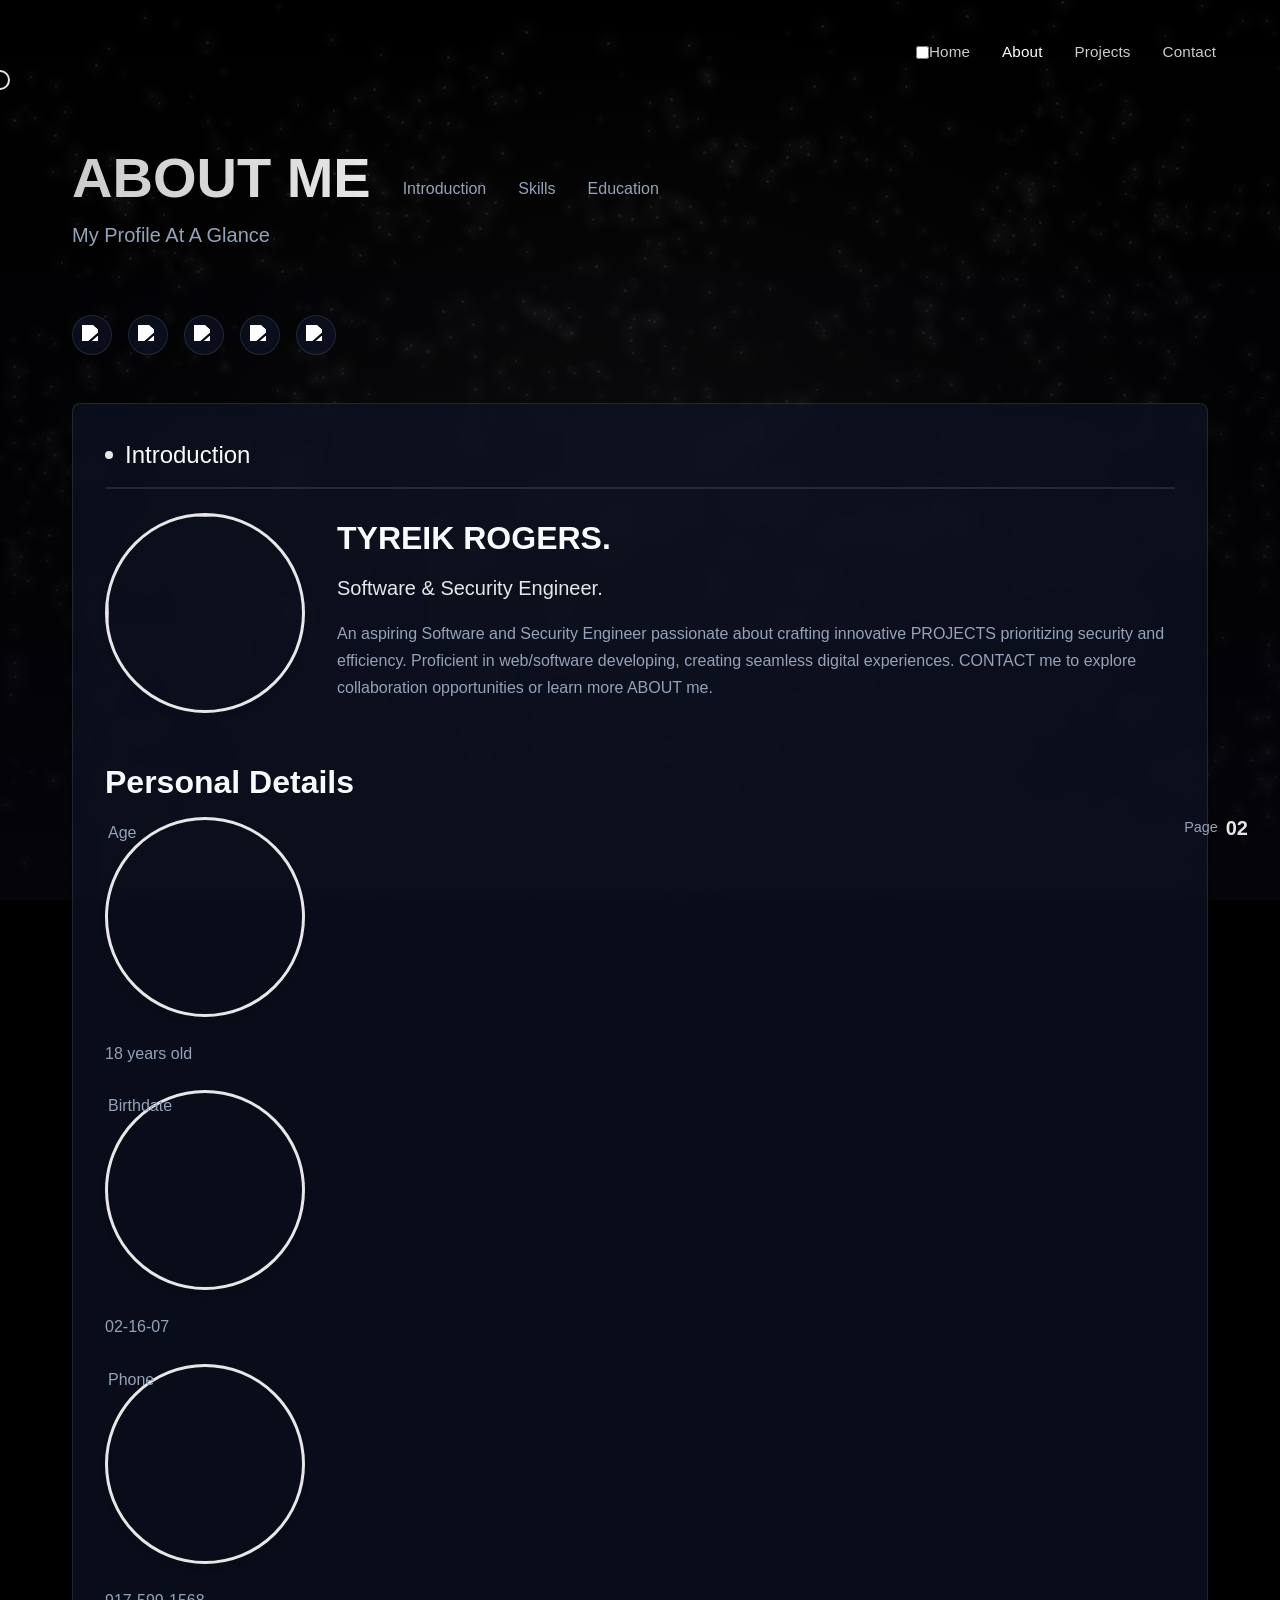
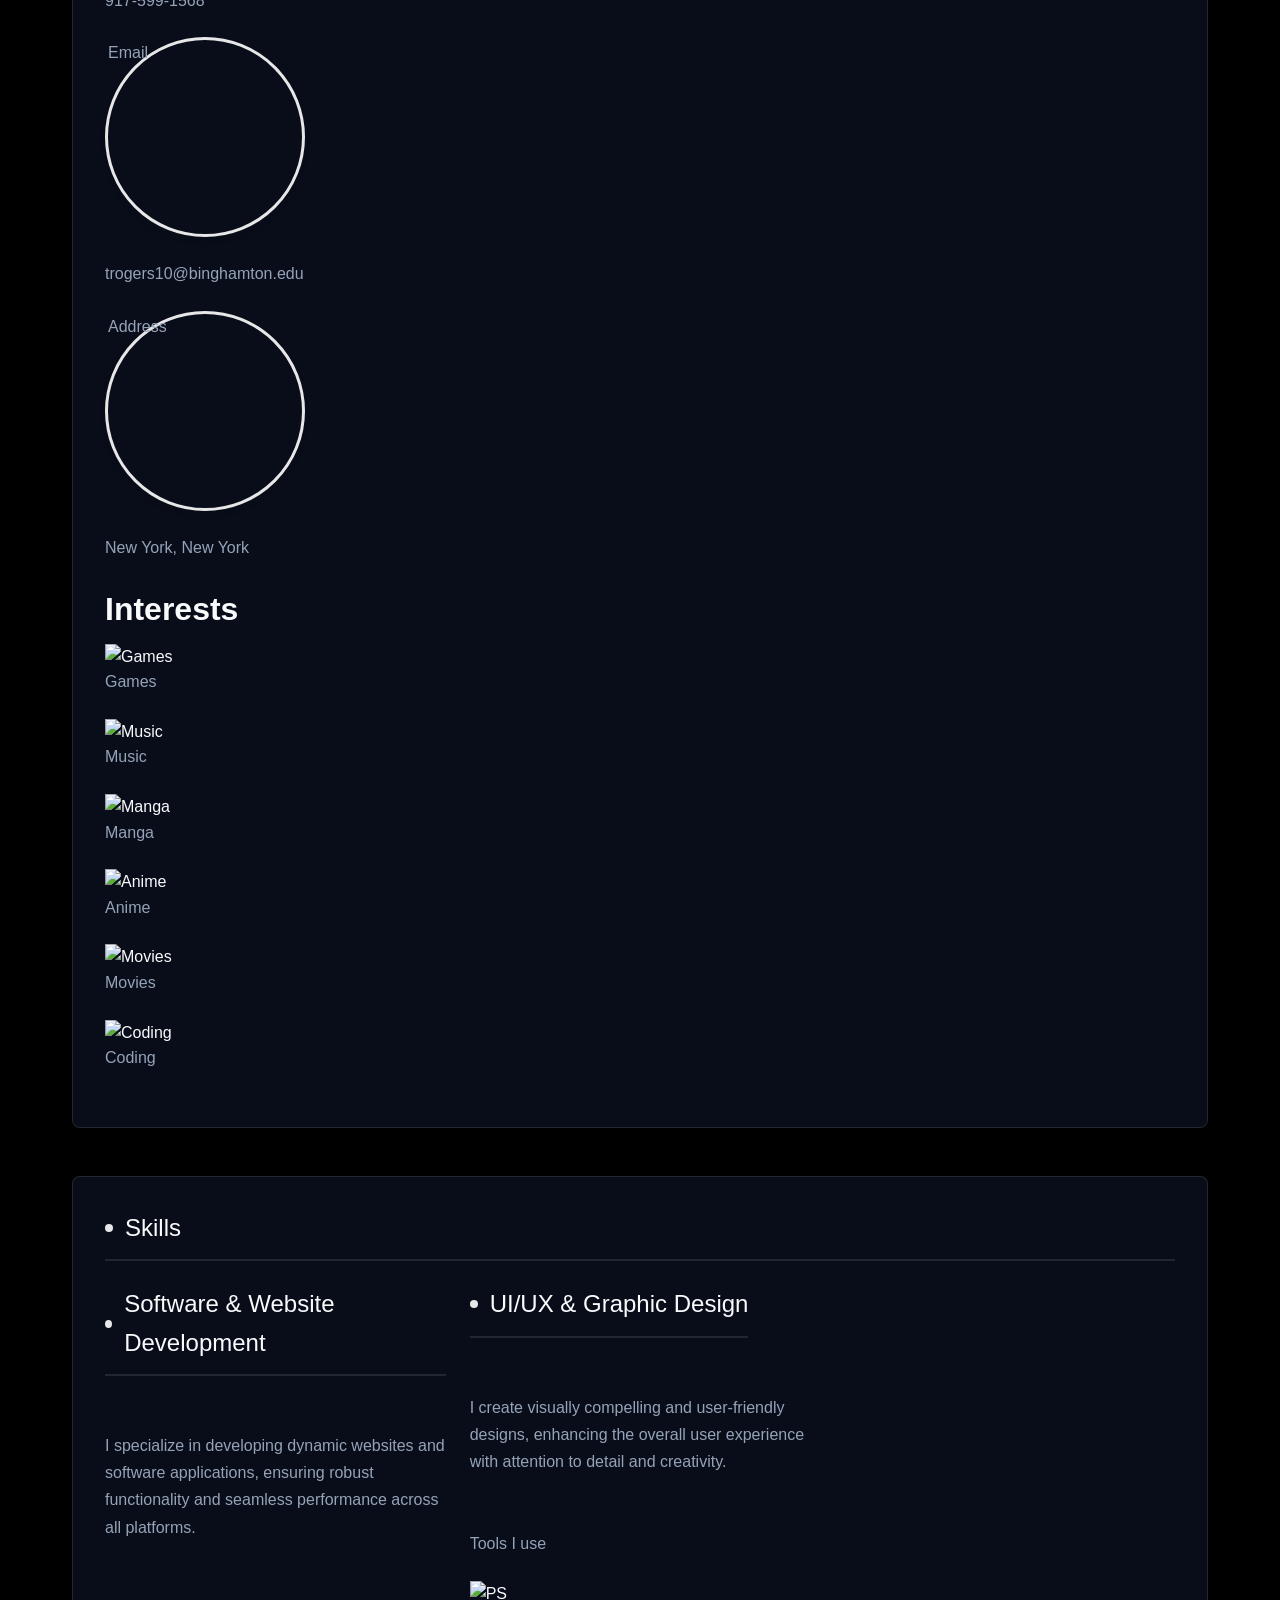
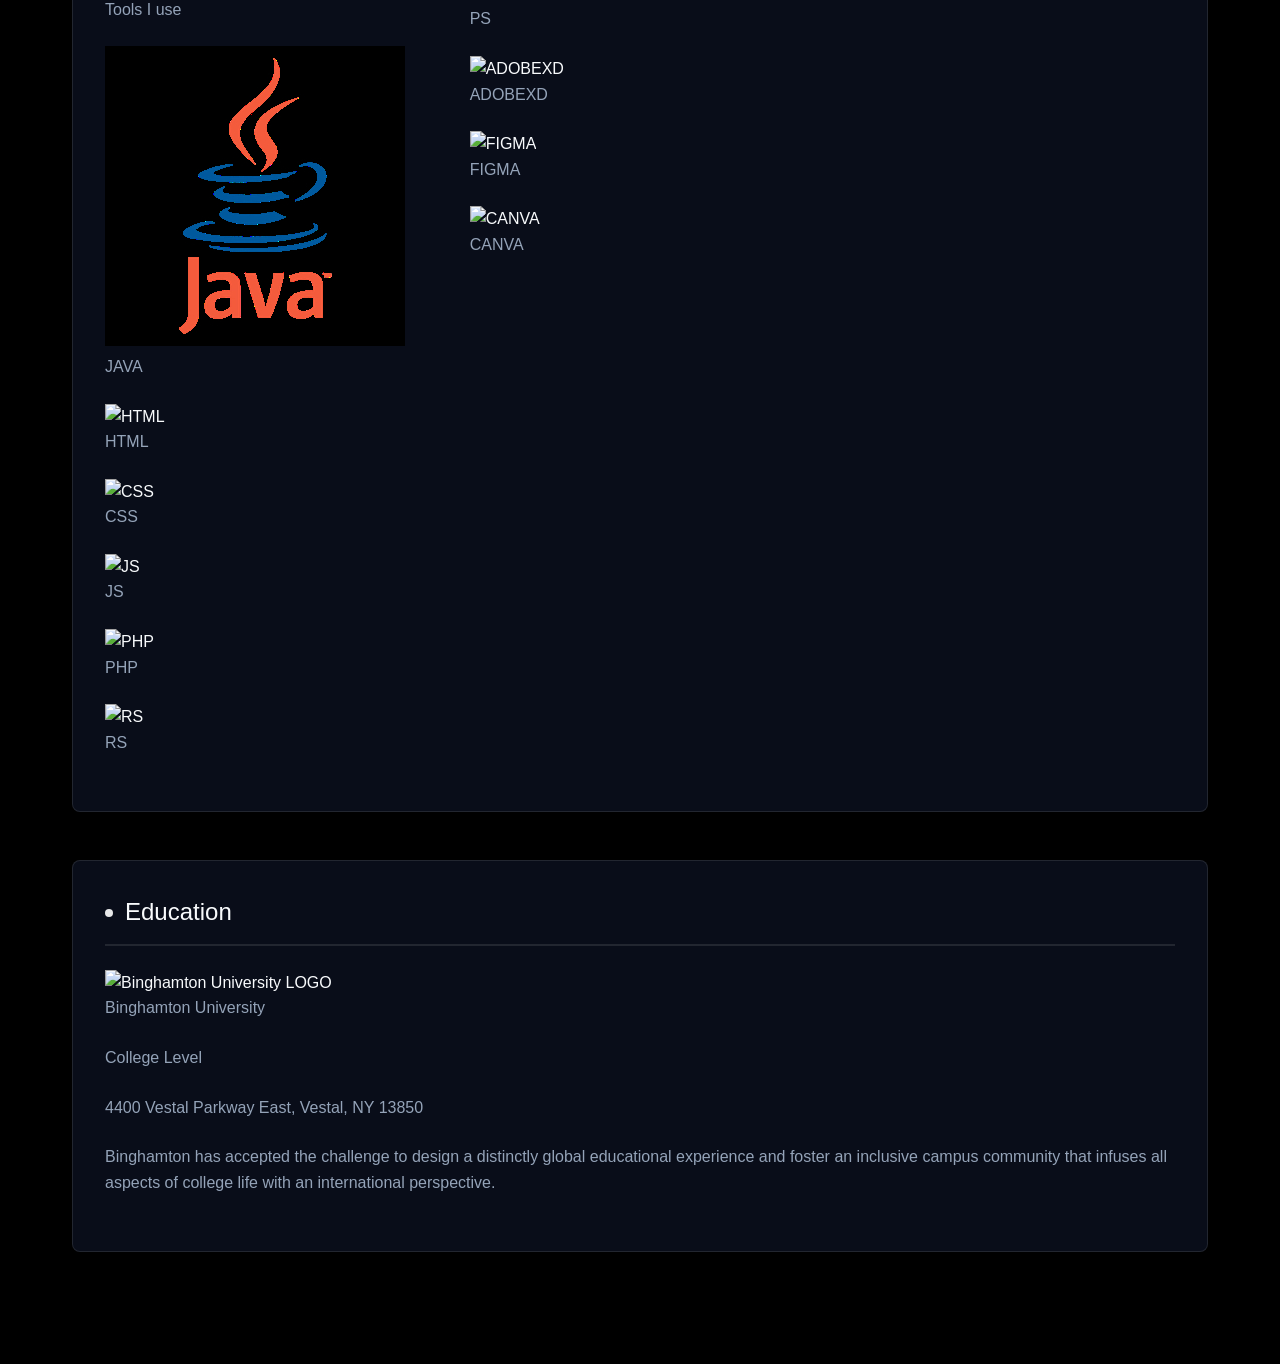
==== portfolio/about.html @ e8e0fae4 "v1" ====
<!DOCTYPE html>
<html lang="en">

<head>
    <meta charset="UTF-8" />
    <meta name="viewport" content="width=device-width, initial-scale=1.0    " />
    <title>Tyreik Portfolio</title>
    

    <link rel="stylesheet" href="../css/style.css" />
</head>

<body>
    <div id="particles">
        <div class="overlay"></div>
    </div>
    <div class="cursor"></div>
    <header class="header">
        <input type="checkbox" id="menu-check" />
        <label for="menu-check" class="icons">
            <img src="../image/menu-open.svg" id="menu-icon" alt="Menu" />
            <img src="../image/menu-close.svg" id="close-icon" alt="Close" />
        </label>
        <nav class="menu">
            <a href="index.html">Home</a>
            <a href="about.html" class="clicked">About</a>
            <a href="projects.html">Projects</a>
            <a href="contact.html">Contact</a>
        </nav>
    </header>
    <main>
        <section id="about-page">
            <div class="container">
                <div class="column-1">
                    <div class="row-1">
                        <div class="title">
                            <h1>ABOUT ME</h1>
                            <p>My Profile At A Glance</p>
                        </div>
                        <div id="sub-menu">
                            <div class="item">
                                <a class="line" href="#introduction"></a>
                                <a id="introductionMenu" href="#introduction">Introduction</a>
                            </div>
                            <div class="item">
                                <a class="line" href="#education"></a>
                                <a id="skillsMenu" href="#skills">Skills</a>
                            </div>
                            <div class="item">
                                <a class="line" href="#skills"></a>
                                <a id="educationMenu" href="#education">Education</a>
                            </div>
                        </div>
                    </div>
                    <div id="about-social-icons" class="social-icons">
                        <a href="https://facebook.com" target="_blank">
                            <img src="../image/google-icon.svg" alt="Google" />
                        </a>
                        <a href="https://github.com/Tyreik-917" target="_blank">
                            <img src="../image/github-icon.svg" alt="GitHub" />
                        </a>
                        <a href="https://www.linkedin.com/in/tyreikrogers/" target="_blank">
                            <img src="../image/linkedin-icon.svg" alt="LinkedIn" />
                        </a>
                        <a href="https://www.facebook.com/profile.php?id=61578064152846" target="_blank">
                            <img src="../image/facebook-icon.svg" alt="Facebook" />
                        </a>
                        <a href="https://www.instagram.com/tyreik917/" target="_blank">
                            <img src="../image/instagram-icon.svg" alt="Instagram" />
                        </a>
                    </div>
                </div>
                <div class="column-2">
                    <div id="introduction" class="segment">
                        <li class="title">Introduction</li>
                        <div class="content">
                            <div class="row-1">
                                <img src="../image/profile-picture.png" class="left-part" />
                                <div class="right-part">
                                    <div class="main-information">
                                        <p id="dynamic-name-2" class="name">
                                            TYREIK ROGERS.
                                        </p>
                                        <p id="dynamic-profession-2" class="profession">
                                            Software & Security Engineer.
                                        </p>
                                    </div>
                                    <p id="dynamic-description-2" class="description">
                                        An aspiring Software and Security Engineer passionate about crafting innovative PROJECTS prioritizing security and efficiency. Proficient in web/software developing, creating seamless digital experiences. CONTACT me to explore collaboration opportunities or learn more ABOUT me.
                                    </p>
                                </div>
                            </div>
                            <div class="row-2">
                                <div class="personal-details">
                                    <p class="name">Personal Details</p>
                                    <div id="details-container" class="detail-container">
                                        <div class="column">
                                            <p class="left-part">Age</p>
                                            <p class="right-part">18 years old</p>
                                        </div>
                                        <div class="column">
                                            <p class="left-part">Birthdate</p>
                                            <p class="right-part">02-16-07</p>
                                        </div>
                                        <div class="column">
                                            <p class="left-part">Phone</p>
                                            <p class="right-part">917-599-1568</p>
                                        </div>
                                        <div class="column">
                                            <p class="left-part">Email</p>
                                            <p class="right-part">trogers10@binghamton.edu</p>
                                        </div>
                                        <div class="column">
                                            <p class="left-part">Address</p>
                                            <p class="right-part">New York, New York</p>
                                        </div>
                                    </div>
                                </div>
                                <div class="interest">
                                    <p class="name">Interests</p>
                                    <div class="interest-container">
                                        <div class="interests-card">
                                            <img class="interest-image" src="../image/game-icon.svg" alt="Games" />
                                            <p>Games</p>
                                        </div>
                                        <div class="interests-card">
                                            <img class="interest-image" src="../image/music-icon.svg" alt="Music" />
                                            <p>Music</p>
                                        </div>
                                        <div class="interests-card">
                                            <img class="interest-image" src="../image/manga-icon.svg" alt="Manga" />
                                            <p>Manga</p>
                                        </div>
                                        <div class="interests-card">
                                            <img class="interest-image" src="../image/anime-icon.svg" alt="Anime" />
                                            <p>Anime</p>
                                        </div>
                                        <div class="interests-card">
                                            <img class="interest-image" src="../image/movies-icon.svg" alt="Movies" />
                                            <p>Movies</p>
                                        </div>
                                        <div class="interests-card">
                                            <img class="interest-image" src="../image/coding-icon.svg" alt="Coding" />
                                            <p>Coding</p>
                                        </div>
                                    </div>
                                </div>
                            </div>
                        </div>
                    </div>
                    <div id="skills" class="segment">
                        <li class="title">Skills</li>
                        <div class="content">
                            <div class="card">
                                <div class="row-1">
                                    <p class="title">Software & Website Development</p>
                                    <p class="description">
                                        I specialize in developing dynamic websites and software
                                        applications, ensuring robust functionality and seamless
                                        performance across all platforms.
                                    </p>
                                    <p class="label">Tools I use</p>
                                </div>
                                <div class="skills-container">
                                    <div class="skill">
                                        <img src="../image/java-icon.jpg" alt="JAVA" />
                                        <p class="skill-name">JAVA</p>
                                    </div>
                                    <div class="skill">
                                        <img src="../image/html-icon.png" alt="HTML" />
                                        <p class="skill-name">HTML</p>
                                    </div>
                                    <div class="skill">
                                        <img src="../image/css-icon.png" alt="CSS" />
                                        <p class="skill-name">CSS</p>
                                    </div>
                                    <div class="skill">
                                        <img src="../image/javascript-icon.png" alt="JS" />
                                        <p class="skill-name">JS</p>
                                    </div>
                                    <div class="skill">
                                        <img src="../image/php-icon.png" alt="PHP" />
                                        <p class="skill-name">PHP</p>
                                    </div>
                                    <div class="skill">
                                        <img src="../image/r-icon.png" alt="RS" />
                                        <p class="skill-name">RS</p>
                                    </div>
                                </div>
                            </div>
                            <div class="card">
                                <div class="row-1">
                                    <p class="title">UI/UX & Graphic Design</p>
                                    <p class="description">
                                        I create visually compelling and user-friendly designs,
                                        enhancing the overall user experience with attention to
                                        detail and creativity.
                                    </p>
                                    <p class="label">Tools I use</p>
                                </div>
                                <div class="skills-container">
                                    <div class="skill">
                                        <img src="../image/photoshop-icon.png" alt="PS" />
                                        <p class="skill-name">PS</p>
                                    </div>
                                    <div class="skill">
                                        <img src="../image/adobexd-icon.png" alt="ADOBEXD" />
                                        <p class="skill-name">ADOBEXD</p>
                                    </div>
                                    <div class="skill">
                                        <img src="../image/figma-icon.png" alt="FIGMA" />
                                        <p class="skill-name">FIGMA</p>
                                    </div>
                                    <div class="skill">
                                        <img src="../image/canva-icon.png" alt="CANVA" />
                                        <p class="skill-name">CANVA</p>
                                    </div>
                                </div>
                            </div>
                        </div>
                    </div>
                    <div id="education" class="segment">
                        <li class="title">Education</li>
                        <div id="education-container" class="content">
                            <div class="card">
                                <img class="school-logo" src="../image/uic-logo.png"
                                    alt="Binghamton University LOGO" />
                                <div class="school-info">
                                    <div class="top-part">
                                        <p class="school-name">
                                            Binghamton University
                                        </p>
                                        <p class="school-level">College Level</p>
                                        <p class="school-address">
                                            4400 Vestal Parkway East, Vestal, NY 13850
                                        </p>
                                    </div>
                                    <p class="school-description">
                                        Binghamton has accepted the challenge to design a distinctly global educational experience and foster an inclusive campus community that infuses all aspects of college life with an international perspective.
                                    </p>
                                </div>
                            </div>
                        </div>
                    </div>
                </div>
            </div>
            <div class="page-number">
                <p class="label">Page</p>
                <p class="page">02</p>
            </div>
        </section>
    </main>
    <script src="../js/starfield.js"></script>
    <script src="../js/cursor.js"></script>
</body>

</html>
---- css/style.css ----
/* Base Styles & Variables */
:root {
    --primary-color: rgba(255, 255, 255, 0.8);
    --secondary-color: rgba(255, 255, 255, 0.6);
    --accent-color: rgba(255, 255, 255, 0.9);
    --background-color: transparent;
    --surface-color: rgba(15, 23, 42, 0.6);
    --text-primary: #f8fafc;
    --text-secondary: #94a3b8;
    --success: #10b981;
    --warning: #f59e0b;
    --error: #ef4444;
    --border-radius: 8px;
    --transition: all 0.3s ease;
}

/* Reset & Base Styles */
* {
    margin: 0;
    padding: 0;
    box-sizing: border-box;
}

html {
    scroll-behavior: smooth;
    font-size: 16px;
}

body {
    font-family: 'Inter', -apple-system, BlinkMacSystemFont, 'Segoe UI', Roboto, Oxygen, Ubuntu, Cantarell, 'Open Sans', 'Helvetica Neue', sans-serif;
    background-color: #000000;
    color: var(--text-primary);
    line-height: 1.6;
    overflow-x: hidden;
    cursor: none; /* Hide default cursor */
}

/* Typography */
h1, h2, h3, h4, h5, h6 {
    font-weight: 700;
    line-height: 1.2;
    margin-bottom: 1rem;
}

h1 {
    font-size: 3.5rem;
    background: linear-gradient(90deg, var(--primary-color), var(--accent-color));
    background-clip: text;
    -webkit-background-clip: text;
    -webkit-text-fill-color: transparent;
    margin-bottom: 0.5rem;
}

h2 {
    font-size: 2.5rem;
    margin-bottom: 1.5rem;
}

p {
    margin-bottom: 1.5rem;
    color: var(--text-secondary);
}

a {
    color: var(--accent-color);
    text-decoration: none;
    transition: var(--transition);
}

a:hover {
    color: var(--primary-color);
}

/* Layout */
.container {
    max-width: 1200px;
    margin: 0 auto;
    padding: 0 2rem;
}

/* Header & Navigation */
.header {
    position: fixed;
    top: 0;
    left: 0;
    right: 0;
    display: flex;
    justify-content: flex-end;
    align-items: center;
    padding: 2rem 5%;
    z-index: 1000;
    background: transparent;
    font-family: 'Inter', -apple-system, BlinkMacSystemFont, 'Segoe UI', Roboto, sans-serif;
}

.logo {
    display: none; /* Hide logo for this design */
}

.menu {
    display: flex;
    gap: 2rem;
    margin: 0;
    padding: 0;
    list-style: none;
}

.menu a {
    color: #ffffff;
    font-size: 0.95rem;
    font-weight: 400;
    text-decoration: none;
    position: relative;
    padding: 0.5rem 0;
    transition: opacity 0.2s ease;
    letter-spacing: 0.01em;
    opacity: 0.8;
}

.menu a:hover {
    opacity: 1;
}

.menu a.clicked {
    opacity: 1;
    font-weight: 500;
}

/* Hide mobile menu toggle on desktop */
.icons {
    display: none;
}

/* Responsive Design */
@media (max-width: 768px) {
    .header {
        padding: 1.5rem 5%;
    }
    
    .menu {
        position: fixed;
        top: 0;
        right: -100%;
        width: 60%;
        height: 100vh;
        background: rgba(10, 10, 10, 0.98);
        flex-direction: column;
        align-items: flex-start;
        justify-content: flex-start;
        padding: 6rem 2rem 2rem;
        gap: 1.5rem;
        transition: right 0.3s cubic-bezier(0.4, 0, 0.2, 1);
    }
    
    #menu-check:checked ~ .menu {
        right: 0;
    }
    
    .menu a {
        font-size: 1.1rem;
        padding: 0.5rem 1rem;
    }
    
    .icons {
        display: block;
        position: relative;
        z-index: 1001;
    }
    
    #menu-icon {
        display: block;
        width: 24px;
        height: 24px;
    }
    
    #close-icon {
        position: fixed;
        top: 1.8rem;
        right: 1.5rem;
        display: none;
    }
    
    #menu-check:checked ~ .icons #menu-icon {
        display: none;
    }
    
    #menu-check:checked ~ .icons #close-icon {
        display: block;
    }
}

/* Main Content */
main {
    margin-top: 80px;
    min-height: calc(100vh - 200px);
}

/* About Page */
#about-page {
    padding: 4rem 0;
    position: relative;
}

.column-1 {
    margin-bottom: 3rem;
}

.title h1 {
    font-size: 3.5rem;
    margin-bottom: 0.5rem;
}

.title p {
    font-size: 1.25rem;
    color: var(--text-secondary);
    margin-bottom: 2rem;
}

/* Sub Menu */
#sub-menu {
    display: flex;
    gap: 2rem;
    margin: 2rem 0;
    flex-wrap: wrap;
}

#sub-menu .item {
    position: relative;
}

#sub-menu .line {
    position: absolute;
    bottom: -5px;
    left: 0;
    width: 0;
    height: 2px;
    background: var(--accent-color);
    transition: width 0.3s ease;
}

#sub-menu a {
    color: var(--text-secondary);
    font-weight: 500;
    text-decoration: none;
    transition: var(--transition);
}

#sub-menu a:hover,
#sub-menu a.active {
    color: var(--text-primary);
}

#sub-menu .item:hover .line,
#sub-menu .item.active .line {
    width: 100%;
}

/* Segment Styling */
.segment {
    margin-bottom: 3rem;
    background: rgba(15, 23, 42, 0.6);
    backdrop-filter: blur(10px);
    border-radius: var(--border-radius);
    padding: 2rem;
    box-shadow: 0 4px 6px -1px rgba(0, 0, 0, 0.1), 0 2px 4px -1px rgba(0, 0, 0, 0.06);
    border: 1px solid rgba(255, 255, 255, 0.1);
}

.segment .title {
    font-size: 1.5rem;
    color: var(--text-primary);
    margin-bottom: 1.5rem;
    padding-bottom: 0.75rem;
    border-bottom: 2px solid rgba(255, 255, 255, 0.1);
    display: flex;
    align-items: center;
}

.segment .title::before {
    content: '';
    display: inline-block;
    width: 8px;
    height: 8px;
    background: var(--accent-color);
    border-radius: 50%;
    margin-right: 0.75rem;
}

/* Remove circular elements from Personal Details section */
.personal-details .detail-container .column {
    list-style-type: none;
    padding-left: 0;
}
.personal-details .detail-container .column::before {
    display: none;
}

/* Introduction Section */
#introduction .content {
    display: flex;
    flex-direction: column;
    gap: 2rem;
}

.row-1 {
    display: flex;
    gap: 2rem;
    flex-wrap: wrap;
}

.left-part {
    width: 200px;
    height: 200px;
    border-radius: 50%;
    object-fit: cover;
    border: 3px solid var(--accent-color);
    box-shadow: 0 4px 6px -1px rgba(0, 0, 0, 0.1);
}

.right-part {
    flex: 1;
    min-width: 300px;
}

.name {
    font-size: 2rem;
    font-weight: 700;
    color: var(--text-primary);
    margin-bottom: 0.5rem;
}

.profession {
    font-size: 1.25rem;
    color: var(--accent-color);
    margin-bottom: 1rem;
}

.description {
    color: var(--text-secondary);
    line-height: 1.7;
}

/* Skills Section */
#skills .content {
    display: grid;
    grid-template-columns: repeat(auto-fill, minmax(250px, 1fr));
    gap: 1.5rem;
}

.skill-category {
    margin-bottom: 2rem;
}

.skill-category h3 {
    color: var(--text-primary);
    margin-bottom: 1rem;
    font-size: 1.25rem;
}

.skill-item {
    display: flex;
    align-items: center;
    margin-bottom: 0.75rem;
}

.skill-name {
    flex: 1;
    color: var(--text-secondary);
}

.skill-level {
    width: 60%;
    height: 8px;
    background: rgba(255, 255, 255, 0.1);
    border-radius: 4px;
    overflow: hidden;
    border: 1px solid rgba(255, 255, 255, 0.05);
}

.skill-progress {
    height: 100%;
    background: rgba(255, 255, 255, 0.8);
    border-radius: 4px;
    transition: width 1s ease-in-out;
    box-shadow: 0 0 10px rgba(255, 255, 255, 0.3);
}

/* Education Section */
#education .content {
    display: flex;
    flex-direction: column;
    gap: 1.5rem;
}

.education-item {
    display: flex;
    gap: 1.5rem;
    padding: 1.5rem;
    background: rgba(15, 23, 42, 0.4);
    backdrop-filter: blur(5px);
    border-radius: var(--border-radius);
    transition: var(--transition);
    border: 1px solid rgba(255, 255, 255, 0.05);
}

.education-item:hover {
    transform: translateY(-3px);
    box-shadow: 0 10px 15px -3px rgba(0, 0, 0, 0.1);
}

.school-logo {
    width: 60px;
    height: 60px;
    object-fit: contain;
}

.education-details h3 {
    color: var(--text-primary);
    margin-bottom: 0.5rem;
}

.education-meta {
    display: flex;
    gap: 1rem;
    color: var(--text-secondary);
    font-size: 0.9rem;
    margin-bottom: 0.5rem;
}

/* Social Icons */
.social-icons {
    display: flex;
    gap: 1rem;
    margin-top: 2rem;
}

.social-icons a {
    display: flex;
    align-items: center;
    justify-content: center;
    width: 40px;
    height: 40px;
    border-radius: 50%;
    background: rgba(15, 23, 42, 0.6);
    backdrop-filter: blur(5px);
    color: var(--text-primary);
    transition: var(--transition);
    border: 1px solid rgba(255, 255, 255, 0.1);
}

.social-icons a:hover {
    background: var(--accent-color);
    transform: translateY(-3px);
}

.social-icons img {
    width: 20px;
    height: 20px;
    filter: brightness(0) invert(1);
}

/* Page Number */
.page-number {
    position: fixed;
    right: 2rem;
    bottom: 2rem;
    display: flex;
    align-items: center;
    gap: 0.5rem;
    color: var(--text-secondary);
    font-size: 0.9rem;
}

.page-number .page {
    color: var(--accent-color);
    font-weight: 700;
    font-size: 1.25rem;
}

/* Space Background - Black and White Theme */
#particles {
    position: fixed;
    top: 0;
    left: 0;
    width: 100%;
    height: 100%;
    z-index: -1;
    background: transparent;
    overflow: hidden;
}

/* Stars container for dynamic stars */
.stars-container {
    position: absolute;
    top: 0;
    left: 0;
    width: 100%;
    height: 100%;
    z-index: 1;
    overflow: hidden;
}

/* Individual star styling */
.star {
    position: absolute;
    background: white;
    border-radius: 50%;
    animation: twinkle 8s infinite;
    z-index: 2;
    transform-origin: center;
    will-change: transform, opacity;
}

/* Star size classes */
.star.small {
    width: 0.5px;
    height: 0.5px;
}

.star.medium {
    width: 1px;
    height: 1px;
}

.star.large {
    width: 2px;
    height: 2px;
}

/* Shooting star styles */
.shooting-star {
    position: absolute;
    background: white;
    border-radius: 50%;
    z-index: 3;
    transform: rotate(45deg);
    transform-origin: left center;
    will-change: transform, opacity;
}

.shooting-star-trail {
    position: absolute;
    top: 0;
    right: 0;
    height: 100%;
    transform-origin: right center;
    border-radius: 50% 0 0 50%;
}

/* Twinkling animation */
@keyframes twinkle {
    0%, 100% { opacity: 0.3; }
    50% { opacity: 1; }
}

/* Overlay for depth */
.overlay {
    position: absolute;
    top: 0;
    left: 0;
    width: 100%;
    height: 100%;
    background: 
        radial-gradient(ellipse at center, rgba(255,255,255,0.03) 0%, transparent 70%),
        linear-gradient(180deg, rgba(0,0,0,0.9) 0%, rgba(5,5,10,0.95) 100%);
    z-index: 2;
    pointer-events: none;
}

/* Star sizes - More distinct */
.star.small {
    width: 1px;
    height: 1px;
    box-shadow: 0 0 3px 1px rgba(255, 255, 255, 1);
}

.star.medium {
    width: 2px;
    height: 2px;
    box-shadow: 0 0 5px 1px rgba(255, 255, 255, 1);
}

.star.large {
    width: 3px;
    height: 3px;
    box-shadow: 0 0 8px 2px rgba(255, 255, 255, 1);
}

/* Twinkling animation - More pronounced */
@keyframes twinkle {
    0%, 100% { opacity: 0.6; }
    50% { opacity: 1; }
}

/* Shooting stars - Brighter */
@keyframes shooting-star {
    0% { 
        transform: translateX(-100%) translateY(-100%) rotate(45deg);
        opacity: 0;
    }
    5% { opacity: 1; }
    95% { opacity: 1; }
    100% { 
        transform: translateX(100vw) translateY(100vh) rotate(45deg);
        opacity: 0;
    }
}

/* Shooting stars - More visible */
.shooting-star {
    position: absolute;
    width: 2px;
    height: 2px;
    background: white;
    border-radius: 50%;
    box-shadow: 0 0 15px 3px rgba(255, 255, 255, 1);
    animation: shooting-star 8s infinite;
    opacity: 0;
    z-index: 2;
}

/* Starfield styles - JavaScript for this is in js/starfield.js */

/* Custom Cursor Styles */
.cursor {
    position: fixed;
    width: 20px;
    height: 20px;
    border: 2px solid var(--accent-color);
    border-radius: 50%;
    pointer-events: none;
    transform: translate(-50%, -50%) scale(1);
    transition: 
        transform 0.3s cubic-bezier(0.4, 0, 0.2, 1),
        width 0.2s cubic-bezier(0.4, 0, 0.2, 1),
        height 0.2s cubic-bezier(0.4, 0, 0.2, 1),
        border-color 0.2s ease,
        background-color 0.2s ease;
    z-index: 9999;
    mix-blend-mode: difference;
    background-color: transparent;
    will-change: transform;
}

/* Cursor hover effects */
a, button, .menu a, .social-icons a, .card, .project-card,
input[type="submit"], input[type="button"], .button {
    position: relative;
    transition: transform 0.3s cubic-bezier(0.4, 0, 0.2, 1);
}

a:hover, button:hover, .menu a:hover, .social-icons a:hover, 
.card:hover, .project-card:hover, input[type="submit"]:hover,
input[type="button"]:hover, .button:hover {
    transform: translateY(-2px);
}

/* Cursor hover states */
.cursor-hover {
    transform: translate(-50%, -50%) scale(1.5);
    background-color: var(--accent-color);
    border-color: transparent;
    opacity: 0.8;
}

.cursor-active {
    transform: translate(-50%, -50%) scale(0.8);
}

/* Hide cursor on touch devices */
@media (hover: none) {
    .cursor {
        display: none;
    }
    
    body {
        cursor: auto;
    }
}

/* Responsive Design */
@media (max-width: 1024px) {
    .container {
        padding: 0 1.5rem;
    }
    
    h1 {
        font-size: 2.75rem;
    }
    
    .menu {
        gap: 1.5rem;
    }
}

@media (max-width: 768px) {
    .header {
        padding: 1rem 5%;
    }
    
    .icons {
        display: block;
    }
    
    #menu-check:not(:checked) ~ .menu {
        display: none;
    }
    
    #menu-check:checked ~ .menu {
        position: fixed;
        top: 0;
        left: 0;
        width: 100%;
        height: 100vh;
        background: var(--background-color);
        display: flex;
        flex-direction: column;
        justify-content: center;
        align-items: center;
        z-index: 1000;
    }
    
    #menu-check:checked ~ .menu a {
        font-size: 1.5rem;
        margin: 1rem 0;
    }
    
    #menu-check:checked ~ .icons #menu-icon {
        display: none;
    }
    
    #menu-check:checked ~ .icons #close-icon {
        display: block;
        position: fixed;
        top: 1.5rem;
        right: 1.5rem;
    }
    
    .row-1 {
        flex-direction: column;
        align-items: center;
        text-align: center;
    }
    
    .right-part {
        text-align: center;
    }
    
    .social-icons {
        justify-content: center;
    }
    
    .page-number {
        display: none;
    }
}

@media (max-width: 480px) {
    h1 {
        font-size: 2.25rem;
    }
    
    h2 {
        font-size: 1.75rem;
    }
    
    .segment {
        padding: 1.5rem;
    }
    
    #sub-menu {
        flex-direction: column;
        gap: 1rem;
    }
    
    .left-part {
        width: 150px;
        height: 150px;
    }
}

/* Animations */
@keyframes fadeIn {
    from { opacity: 0; transform: translateY(20px); }
    to { opacity: 1; transform: translateY(0); }
}

.segment {
    animation: fadeIn 0.6s ease-out forwards;
}

/* Custom Scrollbar */
::-webkit-scrollbar {
    width: 8px;
}

::-webkit-scrollbar-track {
    background: transparent;
}

::-webkit-scrollbar-thumb {
    background: rgba(255, 255, 255, 0.2);
    border-radius: 4px;
    border: 2px solid rgba(0, 0, 0, 0.2);
}

::-webkit-scrollbar-thumb:hover {
    background: rgba(255, 255, 255, 0.3);
}
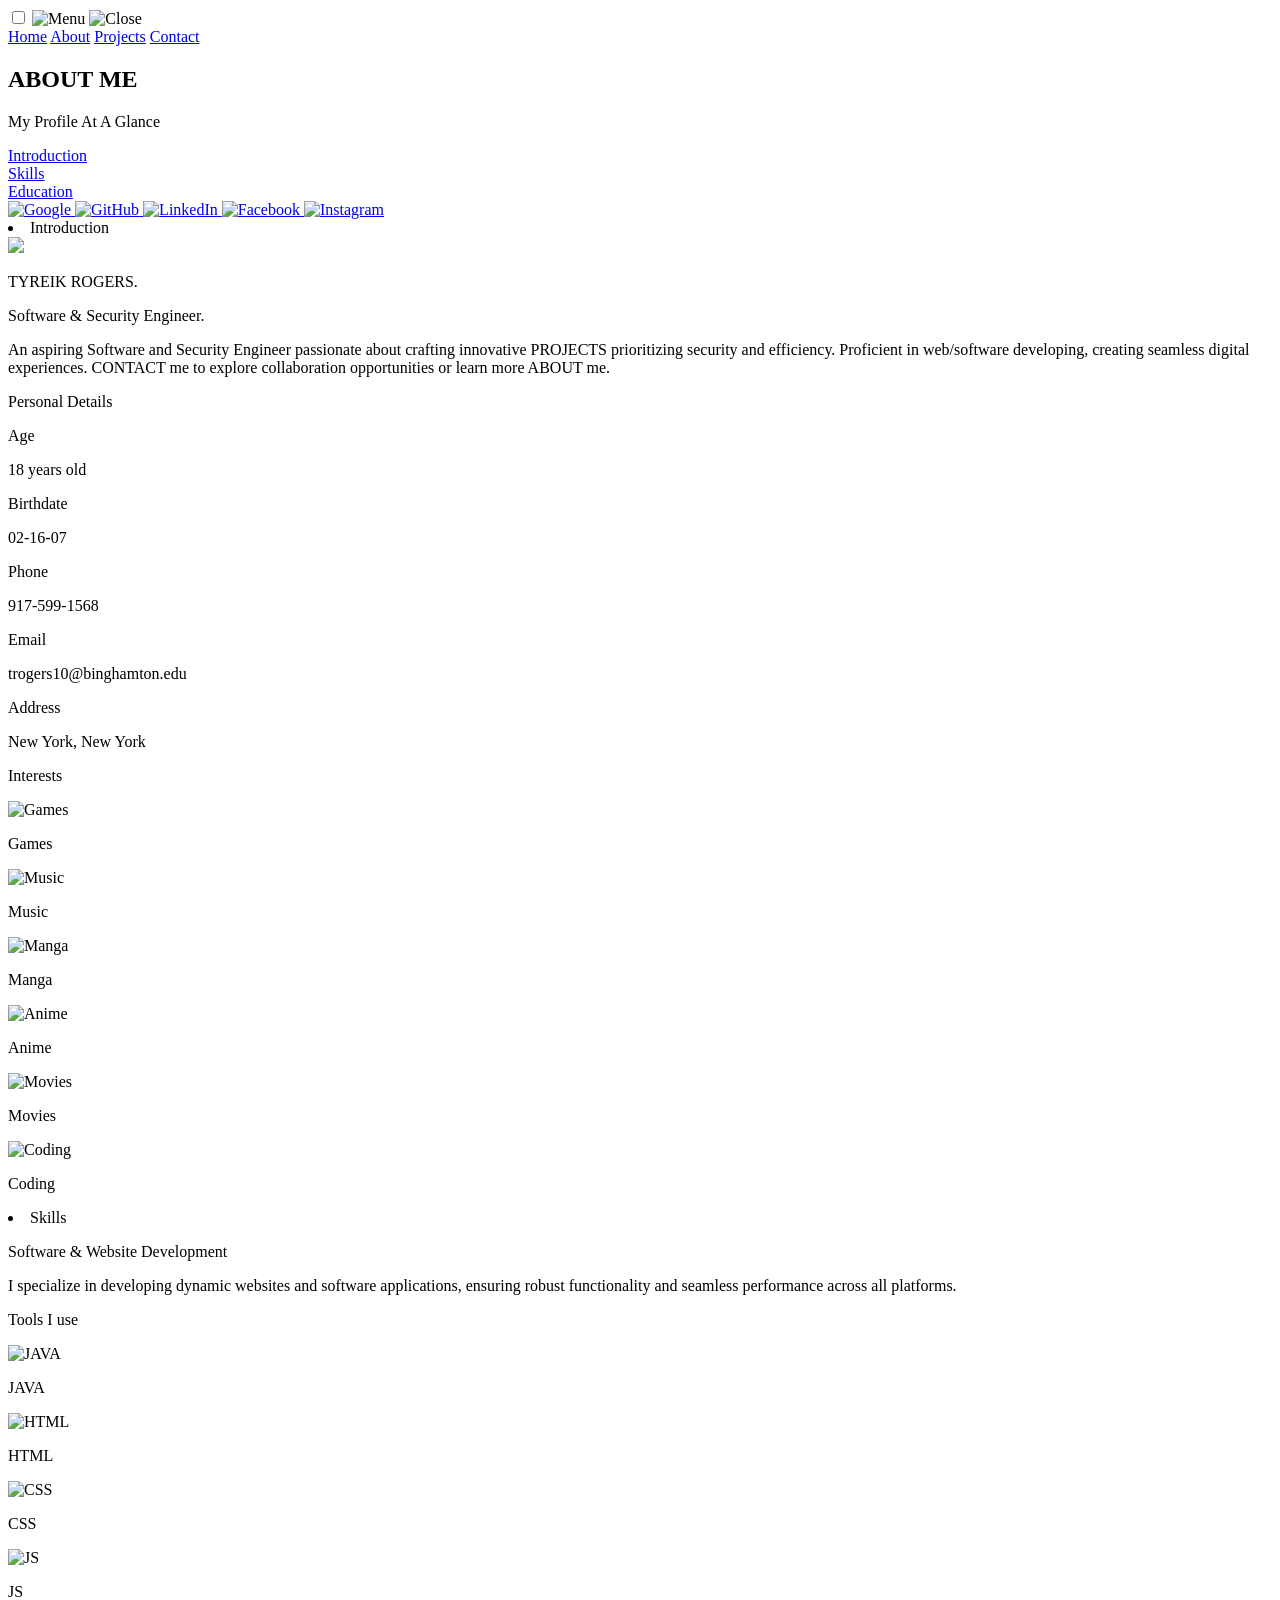
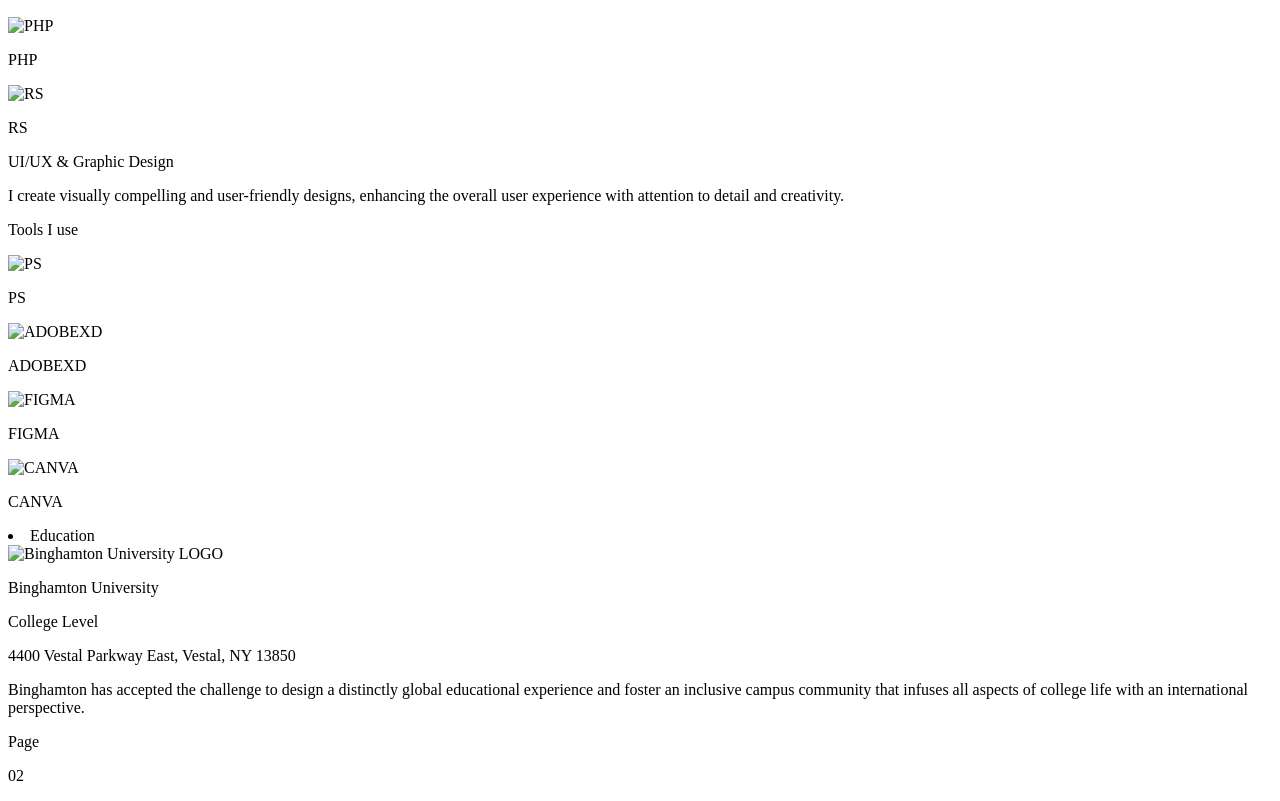
==== commit d0ff6d5d: "test work" ====
--- a/portfolio/about.html
+++ b/portfolio/about.html
@@ -22,9 +22,9 @@
             <img src="../image/menu-close.svg" id="close-icon" alt="Close" />
         </label>
         <nav class="menu">
-            <a href="index.html">Home</a>
+            <a href="main.html">Home</a>
             <a href="about.html" class="clicked">About</a>
-            <a href="projects.html">Projects</a>
+            <a href="project.html">Projects</a>
             <a href="contact.html">Contact</a>
         </nav>
     </header>
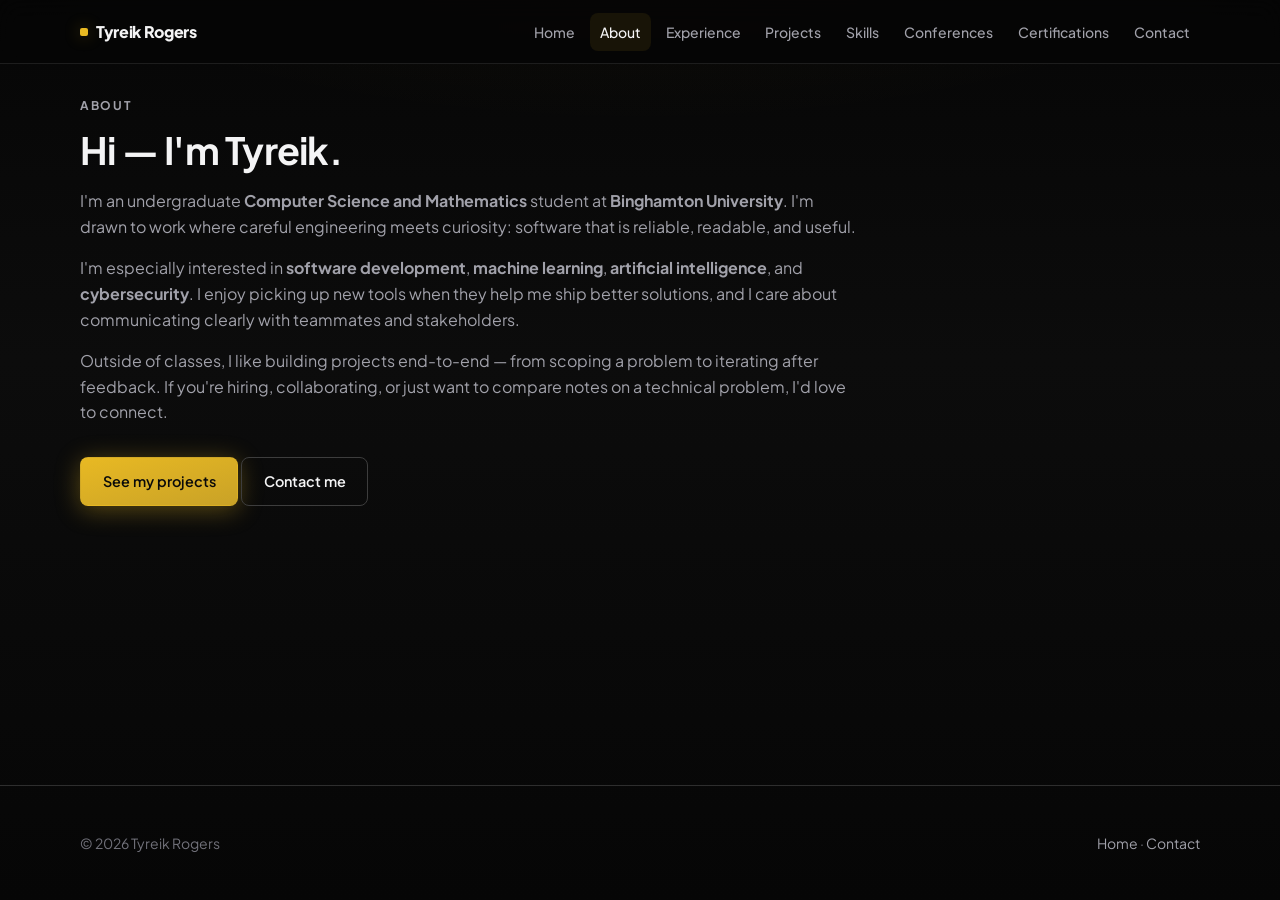
==== commit 95635bf1: "base" ====
--- a/portfolio/about.html
+++ b/portfolio/about.html
@@ -2,256 +2,60 @@
 <html lang="en">
 
 <head>
-    <meta charset="UTF-8" />
-    <meta name="viewport" content="width=device-width, initial-scale=1.0    " />
-    <title>Tyreik Portfolio</title>
-    
-
-    <link rel="stylesheet" href="../css/style.css" />
+    <meta charset="utf-8">
+    <meta name="viewport" content="width=device-width, initial-scale=1">
+    <meta name="description" content="About Tyreik Rogers — student developer at Binghamton University.">
+    <title>About · Tyreik Rogers</title>
+    <link rel="preconnect" href="https://fonts.googleapis.com">
+    <link rel="preconnect" href="https://fonts.gstatic.com" crossorigin>
+    <link href="https://fonts.googleapis.com/css2?family=Plus+Jakarta+Sans:wght@400;500;600;700;800&display=swap" rel="stylesheet">
+    <link rel="stylesheet" href="../css/main.css">
 </head>
 
-<body>
-    <div id="particles">
-        <div class="overlay"></div>
-    </div>
-    <div class="cursor"></div>
-    <header class="header">
-        <input type="checkbox" id="menu-check" />
-        <label for="menu-check" class="icons">
-            <img src="../image/menu-open.svg" id="menu-icon" alt="Menu" />
-            <img src="../image/menu-close.svg" id="close-icon" alt="Close" />
-        </label>
-        <nav class="menu">
-            <a href="main.html">Home</a>
-            <a href="about.html" class="clicked">About</a>
-            <a href="project.html">Projects</a>
-            <a href="contact.html">Contact</a>
-        </nav>
+<body class="page">
+    <header class="site-header">
+        <div class="container site-header__inner">
+            <a class="logo" href="index.html"><span class="logo__mark" aria-hidden="true"></span> Tyreik Rogers</a>
+            <button class="nav-toggle" type="button" aria-label="Open menu" aria-expanded="false">
+                <span></span><span></span><span></span>
+            </button>
+            <nav class="nav" aria-label="Primary">
+                <a href="index.html">Home</a>
+                <a href="about.html" aria-current="page">About</a>
+                <a href="experience.html">Experience</a>
+                <a href="project.html">Projects</a>
+                <a href="skills.html">Skills</a>
+                <a href="conferences.html">Conferences</a>
+                <a href="certifications.html">Certifications</a>
+                <a href="contact.html">Contact</a>
+            </nav>
+        </div>
     </header>
+
     <main>
-        <section id="about-page">
-            <div class="container">
-                <div class="column-1">
-                    <div class="row-1">
-                        <div class="title">
-                            <h1>ABOUT ME</h1>
-                            <p>My Profile At A Glance</p>
-                        </div>
-                        <div id="sub-menu">
-                            <div class="item">
-                                <a class="line" href="#introduction"></a>
-                                <a id="introductionMenu" href="#introduction">Introduction</a>
-                            </div>
-                            <div class="item">
-                                <a class="line" href="#education"></a>
-                                <a id="skillsMenu" href="#skills">Skills</a>
-                            </div>
-                            <div class="item">
-                                <a class="line" href="#skills"></a>
-                                <a id="educationMenu" href="#education">Education</a>
-                            </div>
-                        </div>
-                    </div>
-                    <div id="about-social-icons" class="social-icons">
-                        <a href="https://facebook.com" target="_blank">
-                            <img src="../image/google-icon.svg" alt="Google" />
-                        </a>
-                        <a href="https://github.com/Tyreik-917" target="_blank">
-                            <img src="../image/github-icon.svg" alt="GitHub" />
-                        </a>
-                        <a href="https://www.linkedin.com/in/tyreikrogers/" target="_blank">
-                            <img src="../image/linkedin-icon.svg" alt="LinkedIn" />
-                        </a>
-                        <a href="https://www.facebook.com/profile.php?id=61578064152846" target="_blank">
-                            <img src="../image/facebook-icon.svg" alt="Facebook" />
-                        </a>
-                        <a href="https://www.instagram.com/tyreik917/" target="_blank">
-                            <img src="../image/instagram-icon.svg" alt="Instagram" />
-                        </a>
-                    </div>
-                </div>
-                <div class="column-2">
-                    <div id="introduction" class="segment">
-                        <li class="title">Introduction</li>
-                        <div class="content">
-                            <div class="row-1">
-                                <img src="../image/profile-picture.png" class="left-part" />
-                                <div class="right-part">
-                                    <div class="main-information">
-                                        <p id="dynamic-name-2" class="name">
-                                            TYREIK ROGERS.
-                                        </p>
-                                        <p id="dynamic-profession-2" class="profession">
-                                            Software & Security Engineer.
-                                        </p>
-                                    </div>
-                                    <p id="dynamic-description-2" class="description">
-                                        An aspiring Software and Security Engineer passionate about crafting innovative PROJECTS prioritizing security and efficiency. Proficient in web/software developing, creating seamless digital experiences. CONTACT me to explore collaboration opportunities or learn more ABOUT me.
-                                    </p>
-                                </div>
-                            </div>
-                            <div class="row-2">
-                                <div class="personal-details">
-                                    <p class="name">Personal Details</p>
-                                    <div id="details-container" class="detail-container">
-                                        <div class="column">
-                                            <p class="left-part">Age</p>
-                                            <p class="right-part">18 years old</p>
-                                        </div>
-                                        <div class="column">
-                                            <p class="left-part">Birthdate</p>
-                                            <p class="right-part">02-16-07</p>
-                                        </div>
-                                        <div class="column">
-                                            <p class="left-part">Phone</p>
-                                            <p class="right-part">917-599-1568</p>
-                                        </div>
-                                        <div class="column">
-                                            <p class="left-part">Email</p>
-                                            <p class="right-part">trogers10@binghamton.edu</p>
-                                        </div>
-                                        <div class="column">
-                                            <p class="left-part">Address</p>
-                                            <p class="right-part">New York, New York</p>
-                                        </div>
-                                    </div>
-                                </div>
-                                <div class="interest">
-                                    <p class="name">Interests</p>
-                                    <div class="interest-container">
-                                        <div class="interests-card">
-                                            <img class="interest-image" src="../image/game-icon.svg" alt="Games" />
-                                            <p>Games</p>
-                                        </div>
-                                        <div class="interests-card">
-                                            <img class="interest-image" src="../image/music-icon.svg" alt="Music" />
-                                            <p>Music</p>
-                                        </div>
-                                        <div class="interests-card">
-                                            <img class="interest-image" src="../image/manga-icon.svg" alt="Manga" />
-                                            <p>Manga</p>
-                                        </div>
-                                        <div class="interests-card">
-                                            <img class="interest-image" src="../image/anime-icon.svg" alt="Anime" />
-                                            <p>Anime</p>
-                                        </div>
-                                        <div class="interests-card">
-                                            <img class="interest-image" src="../image/movies-icon.svg" alt="Movies" />
-                                            <p>Movies</p>
-                                        </div>
-                                        <div class="interests-card">
-                                            <img class="interest-image" src="../image/coding-icon.svg" alt="Coding" />
-                                            <p>Coding</p>
-                                        </div>
-                                    </div>
-                                </div>
-                            </div>
-                        </div>
-                    </div>
-                    <div id="skills" class="segment">
-                        <li class="title">Skills</li>
-                        <div class="content">
-                            <div class="card">
-                                <div class="row-1">
-                                    <p class="title">Software & Website Development</p>
-                                    <p class="description">
-                                        I specialize in developing dynamic websites and software
-                                        applications, ensuring robust functionality and seamless
-                                        performance across all platforms.
-                                    </p>
-                                    <p class="label">Tools I use</p>
-                                </div>
-                                <div class="skills-container">
-                                    <div class="skill">
-                                        <img src="../image/java-icon.jpg" alt="JAVA" />
-                                        <p class="skill-name">JAVA</p>
-                                    </div>
-                                    <div class="skill">
-                                        <img src="../image/html-icon.png" alt="HTML" />
-                                        <p class="skill-name">HTML</p>
-                                    </div>
-                                    <div class="skill">
-                                        <img src="../image/css-icon.png" alt="CSS" />
-                                        <p class="skill-name">CSS</p>
-                                    </div>
-                                    <div class="skill">
-                                        <img src="../image/javascript-icon.png" alt="JS" />
-                                        <p class="skill-name">JS</p>
-                                    </div>
-                                    <div class="skill">
-                                        <img src="../image/php-icon.png" alt="PHP" />
-                                        <p class="skill-name">PHP</p>
-                                    </div>
-                                    <div class="skill">
-                                        <img src="../image/r-icon.png" alt="RS" />
-                                        <p class="skill-name">RS</p>
-                                    </div>
-                                </div>
-                            </div>
-                            <div class="card">
-                                <div class="row-1">
-                                    <p class="title">UI/UX & Graphic Design</p>
-                                    <p class="description">
-                                        I create visually compelling and user-friendly designs,
-                                        enhancing the overall user experience with attention to
-                                        detail and creativity.
-                                    </p>
-                                    <p class="label">Tools I use</p>
-                                </div>
-                                <div class="skills-container">
-                                    <div class="skill">
-                                        <img src="../image/photoshop-icon.png" alt="PS" />
-                                        <p class="skill-name">PS</p>
-                                    </div>
-                                    <div class="skill">
-                                        <img src="../image/adobexd-icon.png" alt="ADOBEXD" />
-                                        <p class="skill-name">ADOBEXD</p>
-                                    </div>
-                                    <div class="skill">
-                                        <img src="../image/figma-icon.png" alt="FIGMA" />
-                                        <p class="skill-name">FIGMA</p>
-                                    </div>
-                                    <div class="skill">
-                                        <img src="../image/canva-icon.png" alt="CANVA" />
-                                        <p class="skill-name">CANVA</p>
-                                    </div>
-                                </div>
-                            </div>
-                        </div>
-                    </div>
-                    <div id="education" class="segment">
-                        <li class="title">Education</li>
-                        <div id="education-container" class="content">
-                            <div class="card">
-                                <img class="school-logo" src="../image/uic-logo.png"
-                                    alt="Binghamton University LOGO" />
-                                <div class="school-info">
-                                    <div class="top-part">
-                                        <p class="school-name">
-                                            Binghamton University
-                                        </p>
-                                        <p class="school-level">College Level</p>
-                                        <p class="school-address">
-                                            4400 Vestal Parkway East, Vestal, NY 13850
-                                        </p>
-                                    </div>
-                                    <p class="school-description">
-                                        Binghamton has accepted the challenge to design a distinctly global educational experience and foster an inclusive campus community that infuses all aspects of college life with an international perspective.
-                                    </p>
-                                </div>
-                            </div>
-                        </div>
-                    </div>
-                </div>
-            </div>
-            <div class="page-number">
-                <p class="label">Page</p>
-                <p class="page">02</p>
+        <section class="section section--tight">
+            <div class="container prose">
+                <p class="section__label reveal">About</p>
+                <h1 class="section__title reveal">Hi — I'm Tyreik.</h1>
+                <p class="reveal">I'm an undergraduate <strong>Computer Science and Mathematics</strong> student at <strong>Binghamton University</strong>. I'm drawn to work where careful engineering meets curiosity: software that is reliable, readable, and useful.</p>
+                <p class="reveal">I'm especially interested in <strong>software development</strong>, <strong>machine learning</strong>, <strong>artificial intelligence</strong>, and <strong>cybersecurity</strong>. I enjoy picking up new tools when they help me ship better solutions, and I care about communicating clearly with teammates and stakeholders.</p>
+                <p class="reveal">Outside of classes, I like building projects end-to-end — from scoping a problem to iterating after feedback. If you're hiring, collaborating, or just want to compare notes on a technical problem, I'd love to connect.</p>
+                <p class="reveal" style="margin-top: 2rem;">
+                    <a class="btn btn--primary" href="project.html">See my projects</a>
+                    <a class="btn btn--ghost" href="contact.html">Contact me</a>
+                </p>
             </div>
         </section>
     </main>
-    <script src="../js/starfield.js"></script>
-    <script src="../js/cursor.js"></script>
+
+    <footer class="site-footer">
+        <div class="container site-footer__inner">
+            <p>© <span id="y"></span> Tyreik Rogers</p>
+            <p><a href="index.html">Home</a> · <a href="contact.html">Contact</a></p>
+        </div>
+    </footer>
+    <script src="../js/main.js"></script>
+    <script>document.getElementById("y").textContent = new Date().getFullYear();</script>
 </body>
 
-</html>+</html>
--- a/css/main.css
+++ b/css/main.css
@@ -0,0 +1,607 @@
+/* Tyreik Rogers — portfolio theme: professional black + gold */
+
+:root {
+  --bg-deep: #060606;
+  --bg: #0c0c0c;
+  --surface: #141414;
+  --surface-hover: #1a1a1a;
+  --border: #2e2e2e;
+  --border-strong: #3d3d3d;
+  --gold: #e8b923;
+  --gold-dim: #c9a227;
+  --gold-glow: rgba(232, 185, 35, 0.35);
+  --text: #f4f4f5;
+  --text-muted: #a1a1aa;
+  --text-subtle: #71717a;
+  --radius: 12px;
+  --radius-sm: 8px;
+  --font: "Plus Jakarta Sans", system-ui, -apple-system, sans-serif;
+  --nav-h: 64px;
+  --ease: cubic-bezier(0.22, 1, 0.36, 1);
+}
+
+*,
+*::before,
+*::after {
+  box-sizing: border-box;
+}
+
+html {
+  scroll-behavior: smooth;
+}
+
+body {
+  margin: 0;
+  min-height: 100vh;
+  font-family: var(--font);
+  font-size: 1rem;
+  line-height: 1.6;
+  color: var(--text);
+  background: var(--bg-deep);
+  background-image:
+    radial-gradient(ellipse 120% 80% at 50% -30%, rgba(232, 185, 35, 0.08), transparent 55%),
+    linear-gradient(180deg, var(--bg-deep) 0%, var(--bg) 40%, var(--bg-deep) 100%);
+  -webkit-font-smoothing: antialiased;
+}
+
+a {
+  color: var(--gold);
+  text-decoration: none;
+  transition: color 0.2s var(--ease), opacity 0.2s;
+}
+
+a:hover {
+  color: #f5d45c;
+}
+
+img {
+  max-width: 100%;
+  height: auto;
+  display: block;
+}
+
+/* Layout */
+.container {
+  width: min(1120px, 92vw);
+  margin-inline: auto;
+}
+
+.section {
+  padding: clamp(3rem, 8vw, 5.5rem) 0;
+}
+
+.section--tight {
+  padding-top: calc(var(--nav-h) + 2rem);
+}
+
+.section__label {
+  font-size: 0.75rem;
+  font-weight: 700;
+  letter-spacing: 0.14em;
+  text-transform: uppercase;
+  color: var(--gold);
+  margin: 0 0 0.75rem;
+}
+
+.section__title {
+  font-size: clamp(1.75rem, 4vw, 2.35rem);
+  font-weight: 700;
+  letter-spacing: -0.02em;
+  line-height: 1.2;
+  margin: 0 0 1rem;
+}
+
+.section__lead {
+  color: var(--text-muted);
+  max-width: 52ch;
+  margin: 0 0 2rem;
+  font-size: 1.05rem;
+}
+
+/* Site header / nav */
+.site-header {
+  position: fixed;
+  top: 0;
+  left: 0;
+  right: 0;
+  z-index: 100;
+  height: var(--nav-h);
+  background: rgba(6, 6, 6, 0.82);
+  backdrop-filter: blur(12px);
+  border-bottom: 1px solid rgba(46, 46, 46, 0.6);
+}
+
+.site-header__inner {
+  height: var(--nav-h);
+  display: flex;
+  align-items: center;
+  justify-content: space-between;
+  gap: 1rem;
+}
+
+.logo {
+  font-weight: 800;
+  font-size: 1rem;
+  letter-spacing: -0.02em;
+  color: var(--text);
+  display: flex;
+  align-items: center;
+  gap: 0.5rem;
+}
+
+.logo__mark {
+  width: 8px;
+  height: 8px;
+  border-radius: 2px;
+  background: var(--gold);
+  box-shadow: 0 0 16px var(--gold-glow);
+}
+
+.logo:hover {
+  color: var(--gold);
+}
+
+.nav-toggle {
+  display: none;
+  flex-direction: column;
+  justify-content: center;
+  gap: 5px;
+  width: 44px;
+  height: 44px;
+  padding: 0;
+  border: none;
+  background: transparent;
+  cursor: pointer;
+  border-radius: var(--radius-sm);
+}
+
+.nav-toggle span {
+  display: block;
+  width: 22px;
+  height: 2px;
+  background: var(--text);
+  margin-inline: auto;
+  transition: transform 0.25s var(--ease), opacity 0.2s;
+}
+
+.nav-toggle[aria-expanded="true"] span:nth-child(1) {
+  transform: translateY(7px) rotate(45deg);
+}
+
+.nav-toggle[aria-expanded="true"] span:nth-child(2) {
+  opacity: 0;
+}
+
+.nav-toggle[aria-expanded="true"] span:nth-child(3) {
+  transform: translateY(-7px) rotate(-45deg);
+}
+
+.nav {
+  display: flex;
+  align-items: center;
+  gap: 0.25rem;
+}
+
+.nav a {
+  color: var(--text-muted);
+  font-size: 0.875rem;
+  font-weight: 500;
+  padding: 0.5rem 0.65rem;
+  border-radius: var(--radius-sm);
+}
+
+.nav a:hover,
+.nav a[aria-current="page"] {
+  color: var(--text);
+  background: rgba(232, 185, 35, 0.08);
+}
+
+@media (max-width: 900px) {
+  .nav-toggle {
+    display: flex;
+  }
+
+  .nav {
+    position: fixed;
+    top: var(--nav-h);
+    left: 0;
+    right: 0;
+    flex-direction: column;
+    align-items: stretch;
+    padding: 1rem;
+    gap: 0.15rem;
+    background: rgba(12, 12, 12, 0.97);
+    border-bottom: 1px solid var(--border);
+    transform: translateY(-120%);
+    opacity: 0;
+    pointer-events: none;
+    transition: transform 0.35s var(--ease), opacity 0.25s;
+  }
+
+  .nav.is-open {
+    transform: translateY(0);
+    opacity: 1;
+    pointer-events: auto;
+  }
+
+  .nav a {
+    padding: 0.85rem 1rem;
+  }
+}
+
+/* Hero */
+.hero {
+  padding: calc(var(--nav-h) + clamp(3rem, 12vw, 6rem)) 0 clamp(3rem, 8vw, 5rem);
+  position: relative;
+  overflow: hidden;
+}
+
+.hero::before {
+  content: "";
+  position: absolute;
+  inset: -40% -20% auto;
+  height: 70%;
+  background: radial-gradient(ellipse, rgba(232, 185, 35, 0.12) 0%, transparent 65%);
+  pointer-events: none;
+}
+
+.hero__grid {
+  position: absolute;
+  inset: 0;
+  background-image:
+    linear-gradient(rgba(255, 255, 255, 0.03) 1px, transparent 1px),
+    linear-gradient(90deg, rgba(255, 255, 255, 0.03) 1px, transparent 1px);
+  background-size: 48px 48px;
+  mask-image: linear-gradient(180deg, black 20%, transparent 85%);
+  pointer-events: none;
+}
+
+.hero__inner {
+  position: relative;
+  z-index: 1;
+}
+
+.hero__eyebrow {
+  font-size: 0.8rem;
+  font-weight: 600;
+  letter-spacing: 0.12em;
+  text-transform: uppercase;
+  color: var(--gold);
+  margin: 0 0 1rem;
+}
+
+.hero__title {
+  font-size: clamp(2.25rem, 6vw, 3.5rem);
+  font-weight: 800;
+  letter-spacing: -0.03em;
+  line-height: 1.08;
+  margin: 0 0 1.25rem;
+  max-width: 14ch;
+}
+
+.hero__title span {
+  color: var(--gold);
+  text-shadow: 0 0 40px var(--gold-glow);
+}
+
+.hero__desc {
+  font-size: 1.125rem;
+  color: var(--text-muted);
+  max-width: 42ch;
+  margin: 0 0 2rem;
+}
+
+.hero__actions {
+  display: flex;
+  flex-wrap: wrap;
+  gap: 0.75rem;
+}
+
+/* Buttons */
+.btn {
+  display: inline-flex;
+  align-items: center;
+  justify-content: center;
+  gap: 0.5rem;
+  padding: 0.75rem 1.35rem;
+  font-family: inherit;
+  font-size: 0.9rem;
+  font-weight: 600;
+  border-radius: var(--radius-sm);
+  border: 1px solid transparent;
+  cursor: pointer;
+  transition: transform 0.2s var(--ease), box-shadow 0.2s, background 0.2s, border-color 0.2s;
+}
+
+.btn:active {
+  transform: scale(0.98);
+}
+
+.btn--primary {
+  background: linear-gradient(165deg, var(--gold) 0%, var(--gold-dim) 100%);
+  color: #0a0a0a;
+  box-shadow: 0 4px 24px var(--gold-glow);
+}
+
+.btn--primary:hover {
+  color: #0a0a0a;
+  box-shadow: 0 6px 32px var(--gold-glow);
+}
+
+.btn--ghost {
+  background: transparent;
+  border-color: var(--border-strong);
+  color: var(--text);
+}
+
+.btn--ghost:hover {
+  border-color: var(--gold);
+  color: var(--gold);
+  background: rgba(232, 185, 35, 0.06);
+}
+
+/* Cards grid */
+.card-grid {
+  display: grid;
+  grid-template-columns: repeat(auto-fit, minmax(260px, 1fr));
+  gap: 1.25rem;
+}
+
+.card {
+  background: var(--surface);
+  border: 1px solid var(--border);
+  border-radius: var(--radius);
+  padding: 1.5rem;
+  transition: transform 0.3s var(--ease), border-color 0.25s, box-shadow 0.3s;
+}
+
+.card:hover {
+  transform: translateY(-4px);
+  border-color: rgba(232, 185, 35, 0.35);
+  box-shadow: 0 20px 40px rgba(0, 0, 0, 0.35);
+}
+
+.card__icon {
+  width: 40px;
+  height: 40px;
+  border-radius: var(--radius-sm);
+  background: rgba(232, 185, 35, 0.12);
+  color: var(--gold);
+  display: flex;
+  align-items: center;
+  justify-content: center;
+  font-size: 1.1rem;
+  margin-bottom: 1rem;
+}
+
+.card__title {
+  font-size: 1.1rem;
+  font-weight: 700;
+  margin: 0 0 0.5rem;
+}
+
+.card__text {
+  color: var(--text-muted);
+  font-size: 0.95rem;
+  margin: 0 0 1rem;
+}
+
+.card__link {
+  font-size: 0.875rem;
+  font-weight: 600;
+  display: inline-flex;
+  align-items: center;
+  gap: 0.35rem;
+}
+
+.card__link::after {
+  content: "→";
+  transition: transform 0.2s var(--ease);
+}
+
+.card:hover .card__link::after {
+  transform: translateX(4px);
+}
+
+/* Timeline */
+.timeline {
+  position: relative;
+  padding-left: 1.5rem;
+  border-left: 2px solid var(--border);
+  margin: 0;
+  list-style: none;
+}
+
+.timeline li {
+  position: relative;
+  padding-bottom: 2rem;
+  padding-left: 0.5rem;
+}
+
+.timeline li::before {
+  content: "";
+  position: absolute;
+  left: calc(-1.5rem - 5px);
+  top: 0.35rem;
+  width: 10px;
+  height: 10px;
+  border-radius: 50%;
+  background: var(--bg-deep);
+  border: 2px solid var(--gold);
+  box-shadow: 0 0 12px var(--gold-glow);
+}
+
+.timeline h3 {
+  font-size: 1.05rem;
+  margin: 0 0 0.25rem;
+}
+
+.timeline .meta {
+  font-size: 0.85rem;
+  color: var(--gold);
+  margin: 0 0 0.5rem;
+}
+
+.timeline p {
+  color: var(--text-muted);
+  margin: 0;
+  font-size: 0.95rem;
+}
+
+/* Tags */
+.tags {
+  display: flex;
+  flex-wrap: wrap;
+  gap: 0.5rem;
+  margin-top: 1rem;
+}
+
+.tag {
+  font-size: 0.78rem;
+  font-weight: 600;
+  padding: 0.35rem 0.65rem;
+  border-radius: 999px;
+  background: rgba(232, 185, 35, 0.1);
+  color: var(--gold-dim);
+  border: 1px solid rgba(232, 185, 35, 0.25);
+}
+
+/* Project cards */
+.project-card {
+  display: flex;
+  flex-direction: column;
+  height: 100%;
+}
+
+.project-card .card__text {
+  flex: 1;
+}
+
+/* Contact */
+.contact-grid {
+  display: grid;
+  grid-template-columns: repeat(auto-fit, minmax(240px, 1fr));
+  gap: 1rem;
+}
+
+.contact-card {
+  display: block;
+  padding: 1.35rem;
+  background: var(--surface);
+  border: 1px solid var(--border);
+  border-radius: var(--radius);
+  transition: border-color 0.25s, transform 0.25s var(--ease);
+}
+
+.contact-card:hover {
+  border-color: rgba(232, 185, 35, 0.4);
+  transform: translateY(-2px);
+}
+
+.contact-card strong {
+  display: block;
+  font-size: 0.75rem;
+  text-transform: uppercase;
+  letter-spacing: 0.08em;
+  color: var(--text-subtle);
+  margin-bottom: 0.35rem;
+}
+
+.contact-card span {
+  font-size: 1rem;
+  color: var(--text);
+}
+
+/* Footer */
+.site-footer {
+  border-top: 1px solid var(--border);
+  padding: 2rem 0;
+  margin-top: auto;
+  color: var(--text-subtle);
+  font-size: 0.875rem;
+}
+
+.site-footer__inner {
+  display: flex;
+  flex-wrap: wrap;
+  align-items: center;
+  justify-content: space-between;
+  gap: 1rem;
+}
+
+.site-footer a {
+  color: var(--text-muted);
+}
+
+.site-footer a:hover {
+  color: var(--gold);
+}
+
+/* Page shell for flex footer stick */
+.page {
+  min-height: 100vh;
+  display: flex;
+  flex-direction: column;
+}
+
+.page main {
+  flex: 1;
+}
+
+/* Reveal animation (JS adds .is-visible) */
+.reveal {
+  opacity: 0;
+  transform: translateY(18px);
+  transition: opacity 0.55s var(--ease), transform 0.55s var(--ease);
+}
+
+.reveal.is-visible {
+  opacity: 1;
+  transform: translateY(0);
+}
+
+/* Stagger children */
+.reveal-stagger > * {
+  opacity: 0;
+  transform: translateY(14px);
+  transition: opacity 0.5s var(--ease), transform 0.5s var(--ease);
+}
+
+.reveal-stagger.is-visible > *:nth-child(1) { transition-delay: 0.05s; }
+.reveal-stagger.is-visible > *:nth-child(2) { transition-delay: 0.12s; }
+.reveal-stagger.is-visible > *:nth-child(3) { transition-delay: 0.19s; }
+.reveal-stagger.is-visible > *:nth-child(4) { transition-delay: 0.26s; }
+.reveal-stagger.is-visible > *:nth-child(5) { transition-delay: 0.33s; }
+.reveal-stagger.is-visible > *:nth-child(6) { transition-delay: 0.4s; }
+
+.reveal-stagger.is-visible > * {
+  opacity: 1;
+  transform: translateY(0);
+}
+
+/* Prose */
+.prose p {
+  color: var(--text-muted);
+  max-width: 65ch;
+}
+
+.prose p + p {
+  margin-top: 1rem;
+}
+
+/* Reduced motion */
+@media (prefers-reduced-motion: reduce) {
+  html {
+    scroll-behavior: auto;
+  }
+
+  .reveal,
+  .reveal-stagger > *,
+  .card {
+    transition: none;
+  }
+
+  .card:hover {
+    transform: none;
+  }
+}
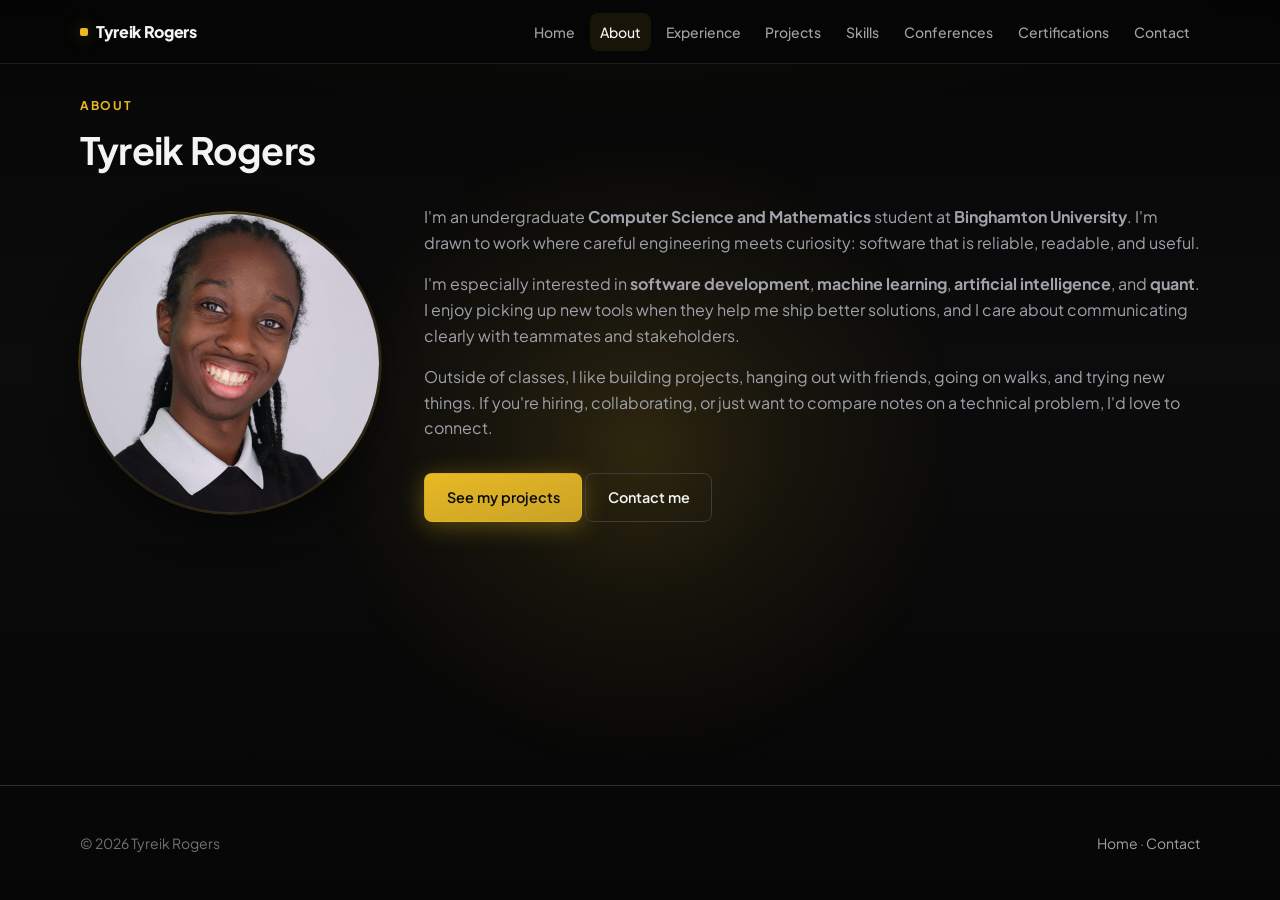
==== commit d9c6780e: "features" ====
--- a/portfolio/about.html
+++ b/portfolio/about.html
@@ -34,16 +34,24 @@
 
     <main>
         <section class="section section--tight">
-            <div class="container prose">
+            <div class="container">
                 <p class="section__label reveal">About</p>
-                <h1 class="section__title reveal">Hi — I'm Tyreik.</h1>
-                <p class="reveal">I'm an undergraduate <strong>Computer Science and Mathematics</strong> student at <strong>Binghamton University</strong>. I'm drawn to work where careful engineering meets curiosity: software that is reliable, readable, and useful.</p>
-                <p class="reveal">I'm especially interested in <strong>software development</strong>, <strong>machine learning</strong>, <strong>artificial intelligence</strong>, and <strong>cybersecurity</strong>. I enjoy picking up new tools when they help me ship better solutions, and I care about communicating clearly with teammates and stakeholders.</p>
-                <p class="reveal">Outside of classes, I like building projects end-to-end — from scoping a problem to iterating after feedback. If you're hiring, collaborating, or just want to compare notes on a technical problem, I'd love to connect.</p>
-                <p class="reveal" style="margin-top: 2rem;">
-                    <a class="btn btn--primary" href="project.html">See my projects</a>
-                    <a class="btn btn--ghost" href="contact.html">Contact me</a>
-                </p>
+                <h1 class="section__title reveal">Tyreik Rogers</h1>
+                <div class="about-grid">
+                    <figure class="about-photo reveal">
+                        <!-- Swap src to your photo path (e.g. ../images/your-name.jpg) -->
+                        <img src="../images/trogers.jpg" alt="Tyreik Rogers" width="520" height="520" loading="lazy" decoding="async">
+                    </figure>
+                    <div class="about-copy prose">
+                        <p class="reveal">I'm an undergraduate <strong>Computer Science and Mathematics</strong> student at <strong>Binghamton University</strong>. I'm drawn to work where careful engineering meets curiosity: software that is reliable, readable, and useful.</p>
+                        <p class="reveal">I'm especially interested in <strong>software development</strong>, <strong>machine learning</strong>, <strong>artificial intelligence</strong>, and <strong>quant</strong>. I enjoy picking up new tools when they help me ship better solutions, and I care about communicating clearly with teammates and stakeholders.</p>
+                        <p class="reveal">Outside of classes, I like building projects, hanging out with friends, going on walks, and trying new things. If you're hiring, collaborating, or just want to compare notes on a technical problem, I'd love to connect.</p>
+                        <p class="reveal" style="margin-top: 2rem;">
+                            <a class="btn btn--primary" href="project.html">See my projects</a>
+                            <a class="btn btn--ghost" href="contact.html">Contact me</a>
+                        </p>
+                    </div>
+                </div>
             </div>
         </section>
     </main>
--- a/css/main.css
+++ b/css/main.css
@@ -42,6 +42,23 @@
     radial-gradient(ellipse 120% 80% at 50% -30%, rgba(232, 185, 35, 0.08), transparent 55%),
     linear-gradient(180deg, var(--bg-deep) 0%, var(--bg) 40%, var(--bg-deep) 100%);
   -webkit-font-smoothing: antialiased;
+  position: relative;
+}
+
+/* Soft gold spotlight following the pointer (see main.js) */
+.cursor-glow {
+  position: fixed;
+  inset: 0;
+  width: 100%;
+  height: 100%;
+  pointer-events: none;
+  z-index: 0;
+  background: radial-gradient(
+    520px circle at var(--cursor-x, 50vw) var(--cursor-y, 50vh),
+    rgba(232, 185, 35, 0.16) 0%,
+    rgba(232, 185, 35, 0.06) 28%,
+    transparent 62%
+  );
 }
 
 a {
@@ -96,6 +113,13 @@
   max-width: 52ch;
   margin: 0 0 2rem;
   font-size: 1.05rem;
+}
+
+.section__lead code,
+.project-path-hint {
+  font-family: ui-monospace, SFMono-Regular, Menlo, monospace;
+  font-size: 0.88em;
+  color: var(--gold-dim);
 }
 
 /* Site header / nav */
@@ -340,11 +364,97 @@
   background: rgba(232, 185, 35, 0.06);
 }
 
+/* Project category filters */
+.project-filters {
+  display: flex;
+  flex-wrap: wrap;
+  gap: 0.5rem;
+  margin-bottom: 1.75rem;
+}
+
+@media (max-width: 640px) {
+  .project-filters {
+    flex-wrap: nowrap;
+    overflow-x: auto;
+    padding-bottom: 0.35rem;
+    margin-inline: calc(-1 * min(4vw, 1rem));
+    padding-inline: min(4vw, 1rem);
+    -webkit-overflow-scrolling: touch;
+    scrollbar-width: thin;
+  }
+}
+
+.project-filter {
+  font-family: inherit;
+  font-size: 0.8125rem;
+  font-weight: 600;
+  padding: 0.5rem 0.95rem;
+  border-radius: 999px;
+  border: 1px solid var(--border-strong);
+  background: var(--surface);
+  color: var(--text-muted);
+  cursor: pointer;
+  white-space: nowrap;
+  transition: background 0.2s var(--ease), border-color 0.2s, color 0.2s;
+}
+
+.project-filter:hover {
+  color: var(--text);
+  border-color: rgba(232, 185, 35, 0.4);
+}
+
+.project-filter:focus-visible {
+  outline: 2px solid var(--gold);
+  outline-offset: 2px;
+}
+
+.project-filter.is-active {
+  background: rgba(232, 185, 35, 0.15);
+  border-color: var(--gold);
+  color: var(--gold);
+}
+
+.project-card.is-hidden {
+  display: none !important;
+}
+
+.project-empty {
+  display: none;
+  padding: 2rem 1.25rem;
+  text-align: center;
+  color: var(--text-muted);
+  font-size: 0.95rem;
+  border: 1px dashed var(--border);
+  border-radius: var(--radius);
+  margin-top: 0.5rem;
+}
+
+.project-empty.is-visible {
+  display: block;
+}
+
 /* Cards grid */
 .card-grid {
   display: grid;
   grid-template-columns: repeat(auto-fit, minmax(260px, 1fr));
   gap: 1.25rem;
+}
+
+/* Projects page: exactly three cards per row on wide screens */
+#project-grid {
+  grid-template-columns: repeat(3, 1fr);
+}
+
+@media (max-width: 960px) {
+  #project-grid {
+    grid-template-columns: repeat(2, 1fr);
+  }
+}
+
+@media (max-width: 600px) {
+  #project-grid {
+    grid-template-columns: 1fr;
+  }
 }
 
 .card {
@@ -467,13 +577,88 @@
 }
 
 /* Project cards */
+.card.project-card {
+  padding: 0;
+  overflow: hidden;
+}
+
 .project-card {
   display: flex;
   flex-direction: column;
   height: 100%;
 }
 
+.project-card__media {
+  position: relative;
+  aspect-ratio: 16 / 9;
+  background: var(--surface-hover);
+  border-bottom: 1px solid var(--border);
+}
+
+.project-card__media img {
+  width: 100%;
+  height: 100%;
+  object-fit: cover;
+  object-position: center;
+  display: block;
+}
+
+.project-card__body {
+  padding: 1.5rem;
+  display: flex;
+  flex-direction: column;
+  flex: 1;
+  min-height: 0;
+}
+
+.project-card__body .card__title {
+  margin-top: 0;
+}
+
 .project-card .card__text {
+  flex: 1;
+}
+
+/* Certification cards (badge / certificate image + details) */
+.card.cert-card {
+  padding: 0;
+  overflow: hidden;
+}
+
+.cert-card {
+  display: flex;
+  flex-direction: column;
+  height: 100%;
+}
+
+.cert-card__media {
+  position: relative;
+  aspect-ratio: 8 / 5;
+  background: var(--bg);
+  border-bottom: 1px solid var(--border);
+}
+
+.cert-card__media img {
+  width: 100%;
+  height: 100%;
+  object-fit: contain;
+  object-position: center;
+  display: block;
+}
+
+.cert-card__body {
+  padding: 1.5rem;
+  display: flex;
+  flex-direction: column;
+  flex: 1;
+  min-height: 0;
+}
+
+.cert-card__body .card__title {
+  margin-top: 0;
+}
+
+.cert-card .card__text {
   flex: 1;
 }
 
@@ -546,6 +731,13 @@
 
 .page main {
   flex: 1;
+  position: relative;
+  z-index: 1;
+}
+
+.page .site-footer {
+  position: relative;
+  z-index: 1;
 }
 
 /* Reveal animation (JS adds .is-visible) */
@@ -579,6 +771,55 @@
   transform: translateY(0);
 }
 
+/* About: circular photo beside bio */
+.about-grid {
+  display: grid;
+  grid-template-columns: auto 1fr;
+  gap: clamp(1.25rem, 4vw, 2.75rem);
+  align-items: center;
+  margin-top: 0.5rem;
+}
+
+.about-photo {
+  margin: 0;
+  position: relative;
+  width: clamp(128px, 38vw, 300px);
+  aspect-ratio: 1;
+  flex-shrink: 0;
+}
+
+.about-photo::after {
+  content: "";
+  position: absolute;
+  inset: -2px;
+  border-radius: 50%;
+  padding: 2px;
+  background: linear-gradient(145deg, rgba(232, 185, 35, 0.55), rgba(232, 185, 35, 0.12) 45%, rgba(232, 185, 35, 0.2) 100%);
+  -webkit-mask: linear-gradient(#fff 0 0) content-box, linear-gradient(#fff 0 0);
+  mask: linear-gradient(#fff 0 0) content-box, linear-gradient(#fff 0 0);
+  -webkit-mask-composite: xor;
+  mask-composite: exclude;
+  pointer-events: none;
+}
+
+.about-photo img {
+  display: block;
+  width: 100%;
+  height: 100%;
+  aspect-ratio: 1;
+  object-fit: cover;
+  /* Vertical crop fine-tuning inside the circle */
+  object-position: center calc(50% + 52px);
+  border-radius: 50%;
+  background: var(--surface);
+  border: 1px solid var(--border);
+  box-shadow: 0 16px 40px rgba(0, 0, 0, 0.45);
+}
+
+.about-copy {
+  min-width: 0;
+}
+
 /* Prose */
 .prose p {
   color: var(--text-muted);
@@ -589,6 +830,133 @@
   margin-top: 1rem;
 }
 
+/* Full-page loader */
+body.page-loader-active {
+  overflow: hidden;
+}
+
+.page-loader {
+  position: fixed;
+  inset: 0;
+  z-index: 99999;
+  display: flex;
+  align-items: center;
+  justify-content: center;
+  background:
+    radial-gradient(ellipse 80% 60% at 50% 0%, rgba(232, 185, 35, 0.12), transparent 55%),
+    var(--bg-deep);
+  transition: opacity 0.55s var(--ease), visibility 0.55s;
+}
+
+.page-loader::before {
+  content: "";
+  position: absolute;
+  inset: 0;
+  background-image:
+    linear-gradient(rgba(255, 255, 255, 0.025) 1px, transparent 1px),
+    linear-gradient(90deg, rgba(255, 255, 255, 0.025) 1px, transparent 1px);
+  background-size: 40px 40px;
+  mask-image: radial-gradient(ellipse 70% 70% at 50% 50%, black 20%, transparent 70%);
+  pointer-events: none;
+}
+
+.page-loader--done {
+  opacity: 0;
+  visibility: hidden;
+  pointer-events: none;
+}
+
+.page-loader__inner {
+  position: relative;
+  z-index: 1;
+  text-align: center;
+  padding: 2rem;
+  max-width: 28rem;
+  width: 92vw;
+}
+
+.page-loader__wordmark {
+  margin: 0 0 0.35rem;
+  font-size: clamp(1.5rem, 5vw, 2rem);
+  font-weight: 800;
+  letter-spacing: -0.03em;
+  line-height: 1.15;
+  color: var(--text);
+}
+
+.page-loader__wordmark span {
+  color: var(--gold);
+  text-shadow: 0 0 48px var(--gold-glow);
+}
+
+.page-loader__status {
+  margin: 0 0 1.5rem;
+  font-size: 0.8rem;
+  font-weight: 600;
+  letter-spacing: 0.22em;
+  text-transform: uppercase;
+  color: var(--gold-dim);
+}
+
+.page-loader__dots span {
+  animation: page-loader-dot 1.2s ease-in-out infinite;
+}
+
+.page-loader__dots span:nth-child(2) {
+  animation-delay: 0.15s;
+}
+
+.page-loader__dots span:nth-child(3) {
+  animation-delay: 0.3s;
+}
+
+@keyframes page-loader-dot {
+  0%,
+  100% {
+    opacity: 0.15;
+  }
+
+  35% {
+    opacity: 1;
+  }
+}
+
+.page-loader__track {
+  height: 6px;
+  border-radius: 999px;
+  background: var(--surface);
+  border: 1px solid var(--border);
+  overflow: hidden;
+  margin-bottom: 0.85rem;
+  box-shadow: inset 0 1px 0 rgba(255, 255, 255, 0.04);
+}
+
+.page-loader__bar {
+  height: 100%;
+  width: 0%;
+  border-radius: inherit;
+  background: linear-gradient(90deg, var(--gold-dim), var(--gold), #f5d45c, var(--gold));
+  background-size: 200% 100%;
+  animation: page-loader-shimmer 1.2s linear infinite;
+  box-shadow: 0 0 24px var(--gold-glow);
+  /* width driven every frame in JS for smooth progress */
+  transition: none;
+}
+
+@keyframes page-loader-shimmer {
+  0% { background-position: 100% 0; }
+  100% { background-position: -100% 0; }
+}
+
+.page-loader__pct {
+  margin: 0;
+  font-size: 0.95rem;
+  font-weight: 700;
+  font-variant-numeric: tabular-nums;
+  color: var(--text-muted);
+  letter-spacing: 0.06em;
+}
+
 /* Reduced motion */
 @media (prefers-reduced-motion: reduce) {
   html {
@@ -604,4 +972,13 @@
   .card:hover {
     transform: none;
   }
-}
+
+  .page-loader__bar {
+    animation: none;
+  }
+
+  .page-loader__dots span {
+    animation: none;
+    opacity: 0.6;
+  }
+}
